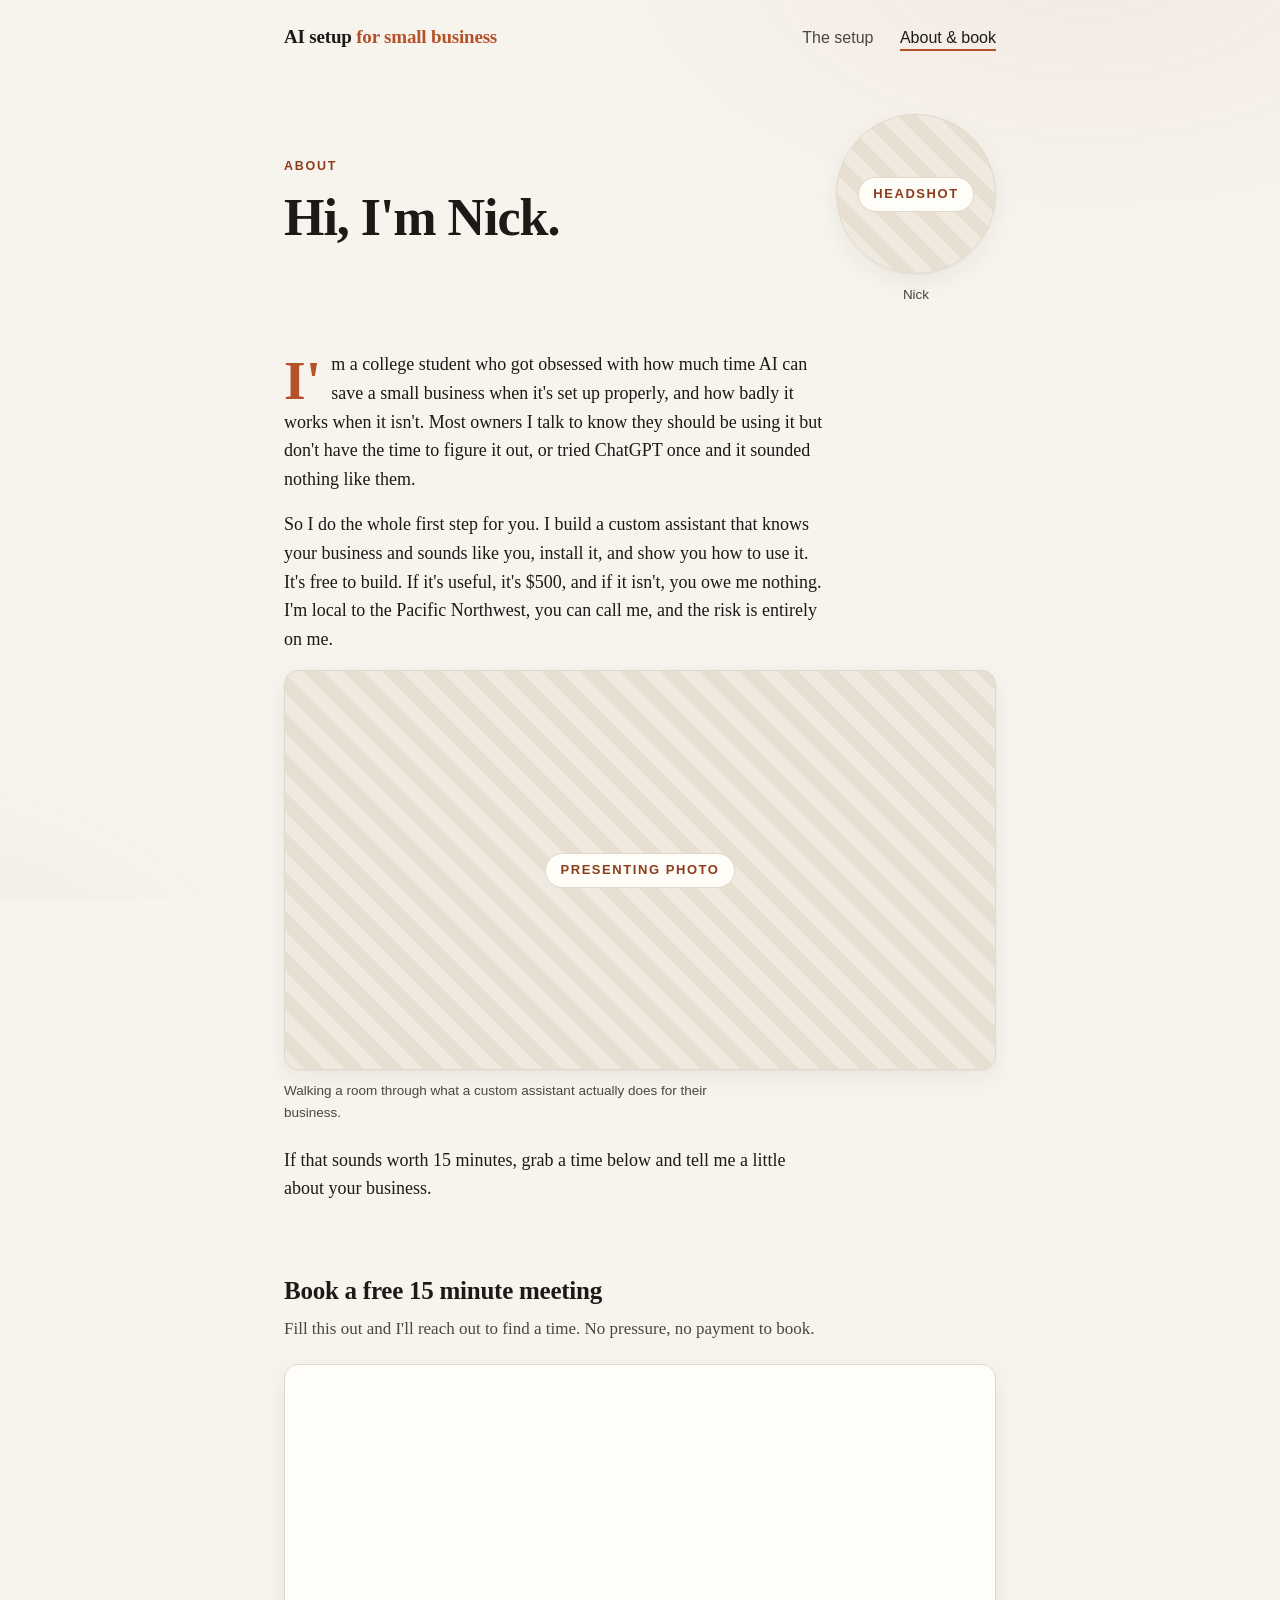
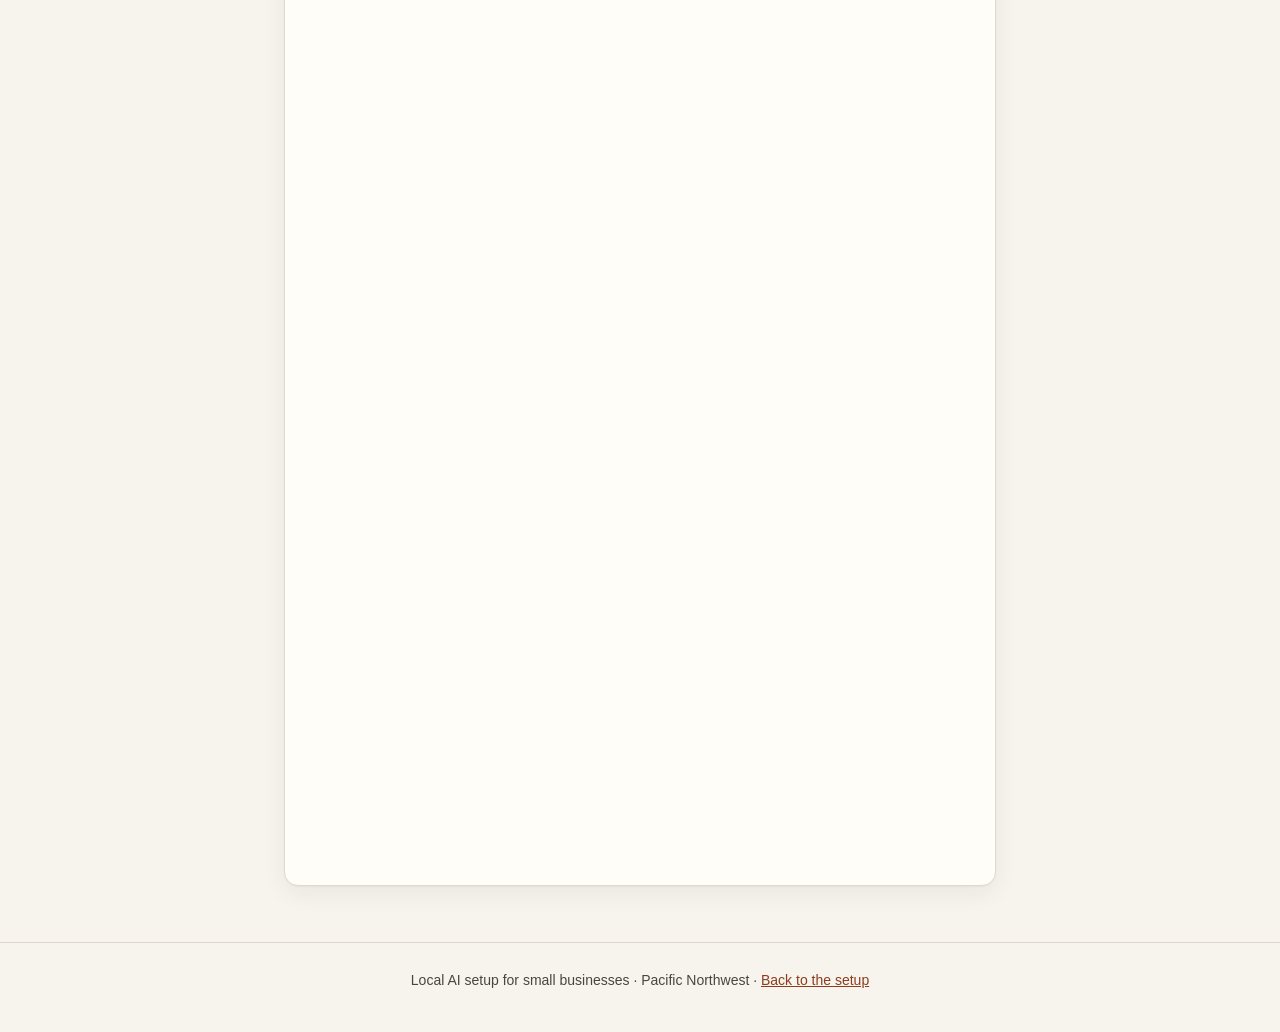
==== about.html @ 69b41e47 "initial website files" ====
<!DOCTYPE html>
<html lang="en">
<head>
  <meta charset="UTF-8" />
  <meta name="viewport" content="width=device-width, initial-scale=1.0" />
  <title>About &amp; book a meeting</title>
  <meta name="description" content="Who I am and how to book a free 15-minute meeting to set up AI for your business." />
  <link rel="stylesheet" href="style.css" />
</head>
<body>
  <nav>
    <a href="index.html" class="brand">AI setup <span>for small business</span></a>
    <div class="links">
      <a href="index.html">The setup</a>
      <a href="about.html" class="active">About &amp; book</a>
    </div>
  </nav>

  <div class="wrap">
    <header class="hero hero-with-photo">
      <div class="hero-text">
        <p class="eyebrow reveal">About</p>
        <h1 class="reveal">Hi, I'm Nick.</h1>
      </div>
      <!-- Replace src with your headshot, e.g. images/nick-headshot.jpg -->
      <figure class="headshot reveal">
        <div class="photo-placeholder photo-headshot" role="img" aria-label="Headshot of Nick">
          <span>Headshot</span>
        </div>
        <figcaption>Nick</figcaption>
      </figure>
    </header>

    <section class="about">
      <!-- EDIT THIS BLURB IN YOUR OWN WORDS -->
      <p class="reveal">I'm a college student who got obsessed with how much time AI can save a small business when it's set up properly, and how badly it works when it isn't. Most owners I talk to know they should be using it but don't have the time to figure it out, or tried ChatGPT once and it sounded nothing like them.</p>
      <p class="reveal">So I do the whole first step for you. I build a custom assistant that knows your business and sounds like you, install it, and show you how to use it. It's free to build. If it's useful, it's $500, and if it isn't, you owe me nothing. I'm local to the Pacific Northwest, you can call me, and the risk is entirely on me.</p>

      <!-- Replace with a real photo of you presenting, e.g. images/nick-presenting.jpg -->
      <figure class="presenting reveal">
        <div class="photo-placeholder photo-wide" role="img" aria-label="Nick presenting to an audience">
          <span>Presenting photo</span>
        </div>
        <figcaption>Walking a room through what a custom assistant actually does for their business.</figcaption>
      </figure>

      <p class="reveal">If that sounds worth 15 minutes, grab a time below and tell me a little about your business.</p>
    </section>

    <section>
      <h2 class="reveal">Book a free 15 minute meeting</h2>
      <p class="sub reveal">Fill this out and I'll reach out to find a time. No pressure, no payment to book.</p>
      <div class="form-card reveal">
        <iframe
          src="https://docs.google.com/forms/d/e/1FAIpQLSeF22d0FjC_ub2qSV-nw2MmG49-RPKDhjd2xRSEfkcSnp8EvQ/viewform?embedded=true"
          height="1100"
          title="Booking form"
          loading="lazy">Loading…</iframe>
      </div>
    </section>
  </div>

  <footer>
    <div class="wrap">
      Local AI setup for small businesses &middot; Pacific Northwest &middot;
      <a href="index.html">Back to the setup</a>
    </div>
  </footer>
</body>
</html>
---- style.css ----
/* ---- Tokens ---- */
:root {
  --ink: #1c1a17;
  --ink-soft: #4a463f;
  --paper: #f7f4ee;
  --paper-warm: #efe9df;
  --card: #fffdf8;
  --accent: #b4532a;      /* warm terracotta */
  --accent-deep: #8c3d1d;
  --line: #e0d8ca;
  --shadow: 0 1px 2px rgba(28,26,23,.04), 0 8px 24px rgba(28,26,23,.06);
  --radius: 14px;
  --maxw: 760px;
}

@font-face { font-display: swap; }

* { box-sizing: border-box; }

html { scroll-behavior: smooth; }

body {
  margin: 0;
  font-family: "Iowan Old Style", "Palatino Linotype", Palatino, Georgia, serif;
  color: var(--ink);
  background: var(--paper);
  line-height: 1.6;
  font-size: 18px;
  -webkit-font-smoothing: antialiased;
}

/* subtle paper texture via layered gradients */
body::before {
  content: "";
  position: fixed;
  inset: 0;
  pointer-events: none;
  z-index: -1;
  background:
    radial-gradient(900px 500px at 85% -5%, rgba(180,83,42,.06), transparent 60%),
    radial-gradient(700px 400px at -10% 110%, rgba(140,61,29,.05), transparent 60%);
}

.wrap { max-width: var(--maxw); margin: 0 auto; padding: 0 24px; }

/* ---- Nav ---- */
nav {
  display: flex;
  justify-content: space-between;
  align-items: center;
  padding: 22px 24px;
  max-width: var(--maxw);
  margin: 0 auto;
}
nav .brand {
  font-weight: 600;
  letter-spacing: -.01em;
  font-size: 19px;
  text-decoration: none;
  color: var(--ink);
}
nav .brand span { color: var(--accent); }
nav .links a {
  text-decoration: none;
  color: var(--ink-soft);
  margin-left: 22px;
  font-size: 16px;
  font-family: ui-sans-serif, -apple-system, "Segoe UI", Helvetica, sans-serif;
  padding-bottom: 3px;
  border-bottom: 2px solid transparent;
  transition: border-color .15s, color .15s;
}
nav .links a:hover { color: var(--accent); border-color: var(--accent); }
nav .links a.active { color: var(--ink); border-color: var(--accent); }

/* ---- Hero ---- */
header.hero { padding: 40px 0 18px; }
.eyebrow {
  font-family: ui-sans-serif, -apple-system, "Segoe UI", Helvetica, sans-serif;
  text-transform: uppercase;
  letter-spacing: .14em;
  font-size: 12.5px;
  color: var(--accent-deep);
  font-weight: 600;
  margin: 0 0 14px;
}
h1 {
  font-size: clamp(34px, 6vw, 52px);
  line-height: 1.08;
  letter-spacing: -.02em;
  margin: 0 0 18px;
  font-weight: 600;
}
.lede { font-size: 20px; color: var(--ink-soft); margin: 0 0 6px; max-width: 56ch; }

/* ---- Sections ---- */
section { padding: 26px 0; }
h2 {
  font-size: 25px;
  letter-spacing: -.01em;
  margin: 0 0 4px;
  font-weight: 600;
}
.sub { color: var(--ink-soft); margin: 0 0 22px; font-size: 17px; }

/* ---- Offer card ---- */
.card {
  background: var(--card);
  border: 1px solid var(--line);
  border-radius: var(--radius);
  padding: 30px 30px 26px;
  box-shadow: var(--shadow);
}
.card + .card { margin-top: 18px; }
.card h3 { margin: 0 0 6px; font-size: 22px; }
.price {
  font-family: ui-sans-serif, -apple-system, "Segoe UI", Helvetica, sans-serif;
  display: inline-block;
  background: var(--paper-warm);
  border: 1px solid var(--line);
  border-radius: 999px;
  padding: 4px 14px;
  font-size: 14px;
  font-weight: 600;
  color: var(--accent-deep);
  margin-bottom: 16px;
}
.card ul { margin: 0; padding: 0; list-style: none; }
.card li {
  position: relative;
  padding-left: 26px;
  margin-bottom: 11px;
  color: var(--ink-soft);
  font-size: 17px;
}
.card li::before {
  content: "";
  position: absolute;
  left: 4px; top: 11px;
  width: 7px; height: 7px;
  border-radius: 50%;
  background: var(--accent);
}
.card li b { color: var(--ink); font-weight: 600; }

.note {
  font-family: ui-sans-serif, -apple-system, "Segoe UI", Helvetica, sans-serif;
  font-size: 15px;
  color: var(--ink-soft);
  background: var(--paper-warm);
  border-left: 3px solid var(--accent);
  border-radius: 0 8px 8px 0;
  padding: 14px 18px;
  margin-top: 22px;
}

/* ---- Q&A ---- */
.qa { border-top: 1px solid var(--line); padding: 18px 0; }
.qa:last-child { border-bottom: 1px solid var(--line); }
.qa .q { font-weight: 600; margin: 0 0 4px; }
.qa .a { color: var(--ink-soft); margin: 0; font-size: 17px; }

/* ---- Button ---- */
.btn {
  display: inline-block;
  background: var(--accent);
  color: #fff;
  text-decoration: none;
  font-family: ui-sans-serif, -apple-system, "Segoe UI", Helvetica, sans-serif;
  font-weight: 600;
  font-size: 16px;
  padding: 13px 26px;
  border-radius: 999px;
  box-shadow: 0 6px 16px rgba(180,83,42,.28);
  transition: transform .12s, background .15s, box-shadow .15s;
}
.btn:hover { background: var(--accent-deep); transform: translateY(-1px); box-shadow: 0 9px 22px rgba(180,83,42,.34); }
.btn:active { transform: translateY(0); }
.cta-row { padding: 8px 0 36px; }

/* ---- About ---- */
.about p { margin: 0 0 16px; max-width: 60ch; }
.about p:first-of-type::first-letter {
  font-size: 3.1em;
  line-height: .8;
  float: left;
  padding: 8px 10px 0 0;
  color: var(--accent);
  font-weight: 600;
}

/* ---- Hero with photo (about page) ---- */
.hero-with-photo {
  display: flex;
  align-items: center;
  gap: 28px;
  flex-wrap: wrap;
}
.hero-with-photo .hero-text { flex: 1 1 320px; min-width: 0; }
.hero-with-photo .headshot { flex: 0 0 auto; margin: 0; }

/* ---- Photo placeholders / figures ---- */
.headshot,
.presenting {
  margin: 0 0 22px;
}
.headshot figcaption,
.presenting figcaption {
  font-family: ui-sans-serif, -apple-system, "Segoe UI", Helvetica, sans-serif;
  font-size: 13.5px;
  color: var(--ink-soft);
  text-align: center;
  margin-top: 10px;
  max-width: 60ch;
}
.presenting figcaption { text-align: left; }

.photo-placeholder {
  background:
    repeating-linear-gradient(
      45deg,
      var(--paper-warm) 0 14px,
      #e7dfd1 14px 28px
    );
  border: 1px solid var(--line);
  display: flex;
  align-items: center;
  justify-content: center;
  color: var(--accent-deep);
  font-family: ui-sans-serif, -apple-system, "Segoe UI", Helvetica, sans-serif;
  font-size: 13px;
  letter-spacing: .12em;
  text-transform: uppercase;
  font-weight: 600;
  box-shadow: var(--shadow);
}
.photo-placeholder span {
  background: var(--card);
  border: 1px solid var(--line);
  border-radius: 999px;
  padding: 6px 14px;
}

.photo-headshot {
  width: 160px;
  height: 160px;
  border-radius: 50%;
}
.photo-wide {
  width: 100%;
  aspect-ratio: 16 / 9;
  border-radius: var(--radius);
}

/* If you swap the placeholder div for a real <img>, it inherits these sizes */
.headshot img.photo-headshot,
.presenting img.photo-wide {
  object-fit: cover;
  display: block;
}

@media (max-width: 520px) {
  .hero-with-photo { gap: 18px; }
  .photo-headshot { width: 130px; height: 130px; }
}

/* ---- Form embed ---- */
.form-card {
  background: var(--card);
  border: 1px solid var(--line);
  border-radius: var(--radius);
  padding: 10px;
  box-shadow: var(--shadow);
  overflow: hidden;
}
.form-card iframe { width: 100%; border: 0; display: block; border-radius: 8px; }

/* ---- Footer ---- */
footer {
  border-top: 1px solid var(--line);
  margin-top: 30px;
  padding: 26px 0 40px;
  color: var(--ink-soft);
  font-family: ui-sans-serif, -apple-system, "Segoe UI", Helvetica, sans-serif;
  font-size: 14px;
  text-align: center;
}
footer a { color: var(--accent-deep); }

/* ---- Load animation ---- */
.reveal { opacity: 0; transform: translateY(10px); animation: rise .6s ease forwards; }
.reveal:nth-child(2) { animation-delay: .07s; }
.reveal:nth-child(3) { animation-delay: .14s; }
.reveal:nth-child(4) { animation-delay: .21s; }
@keyframes rise { to { opacity: 1; transform: none; } }
@media (prefers-reduced-motion: reduce) { .reveal { animation: none; opacity: 1; transform: none; } }
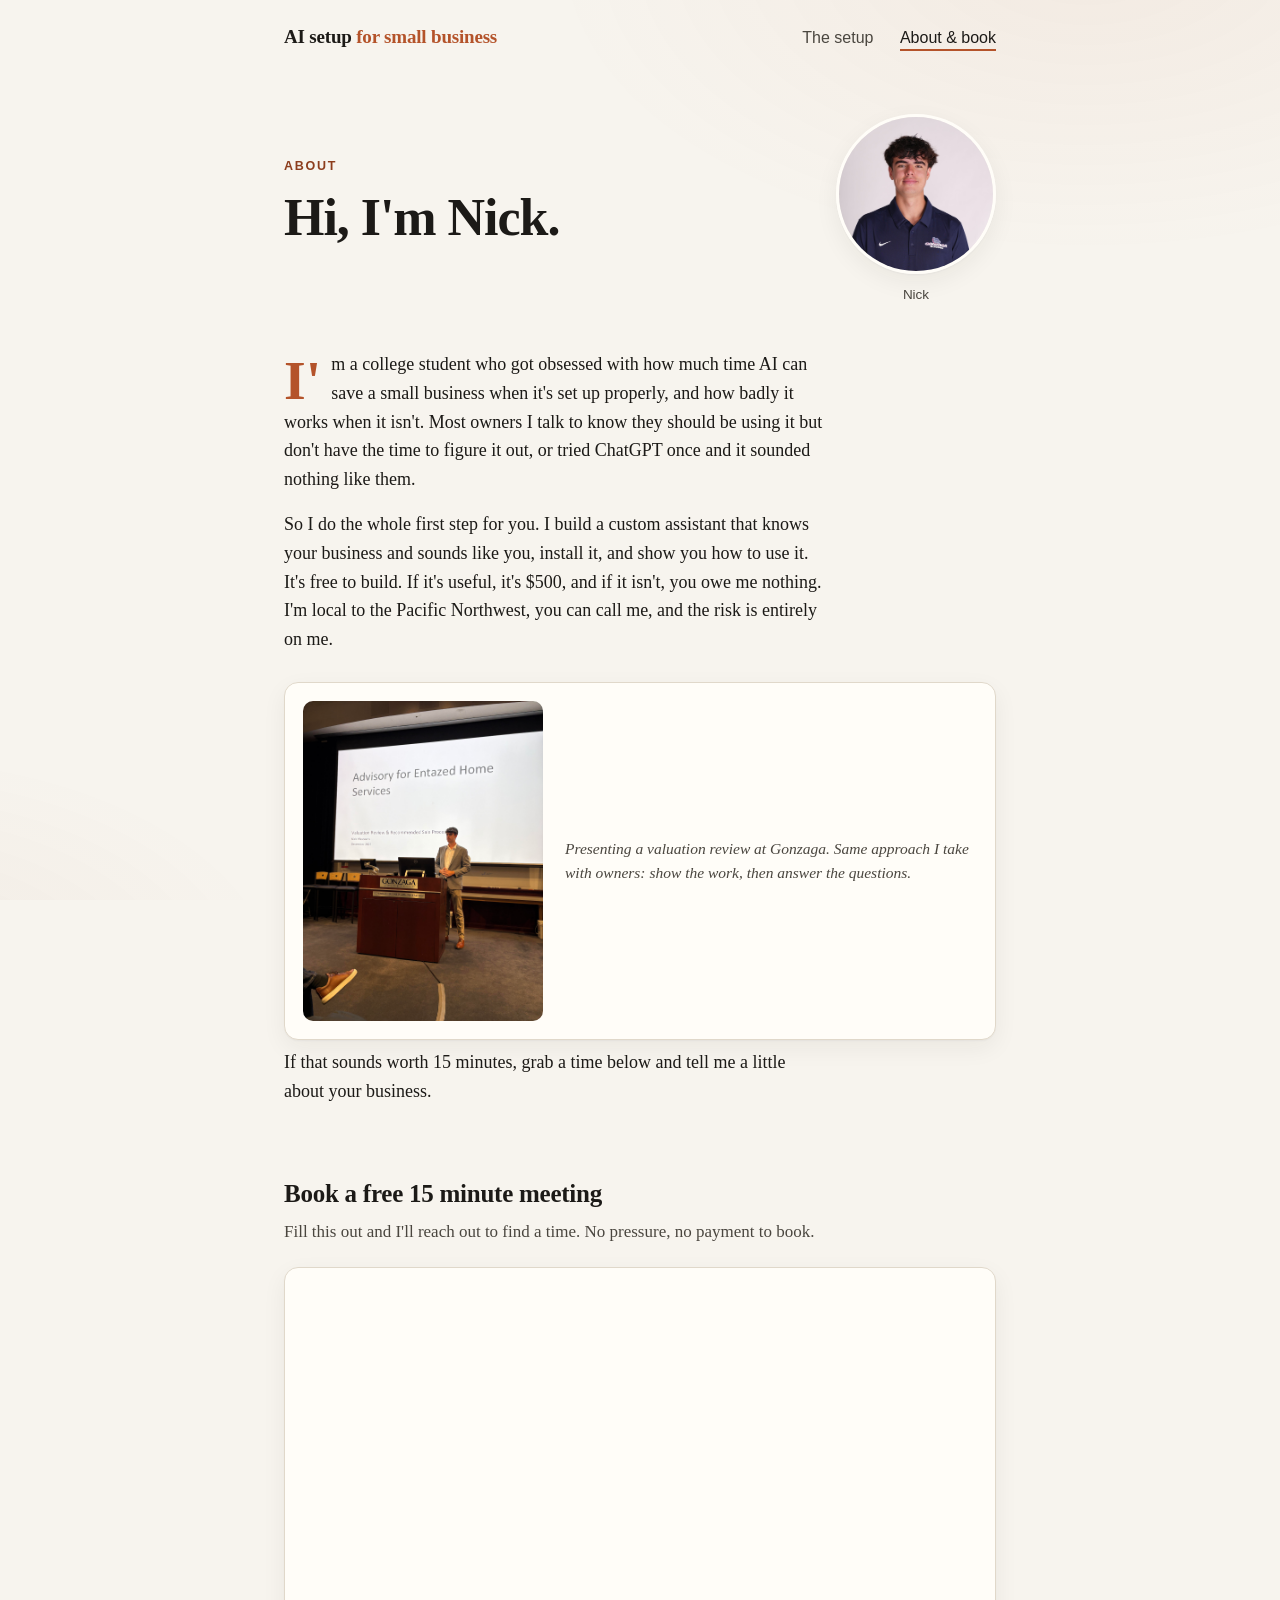
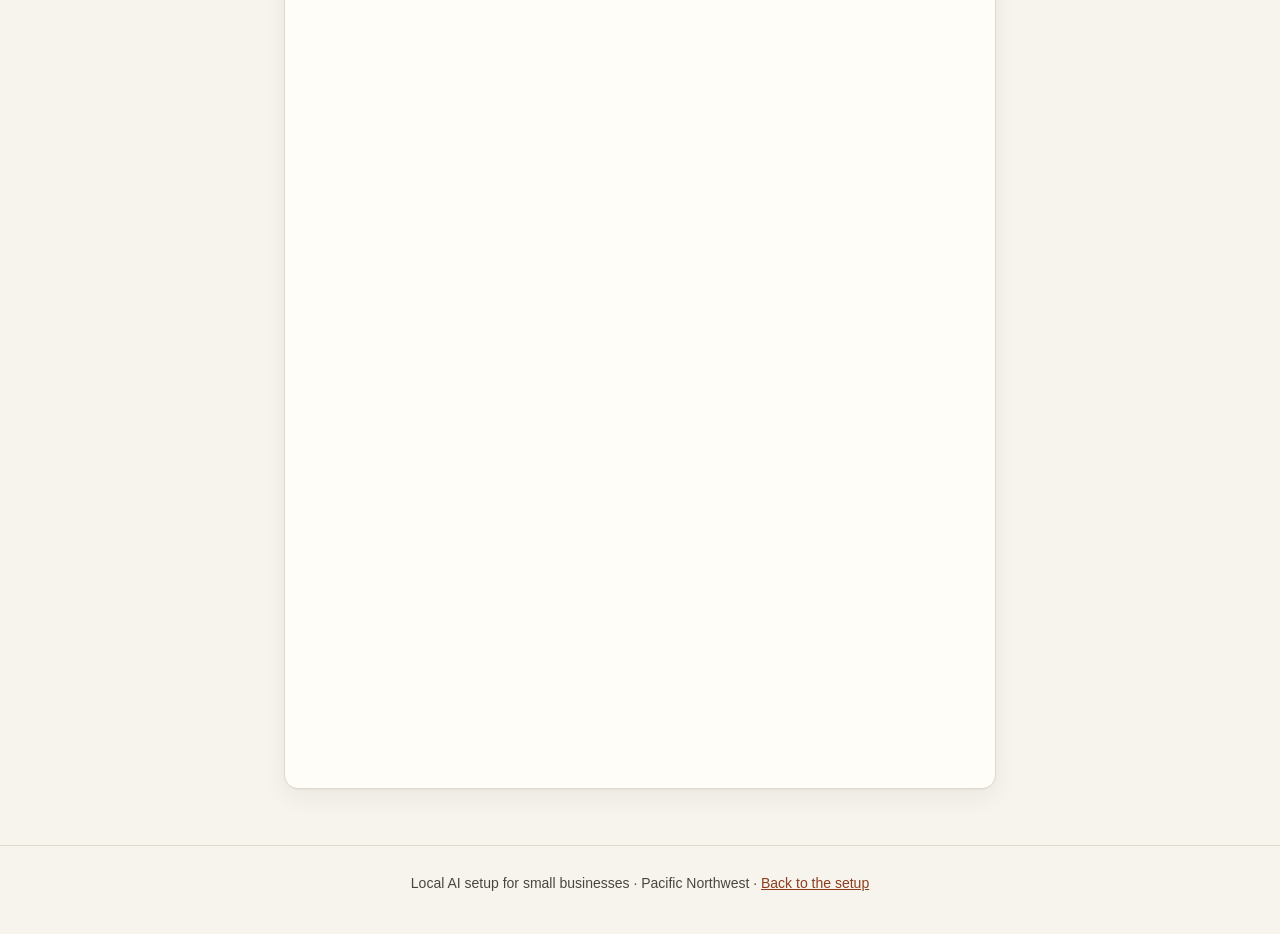
==== commit 7946473d: "added images to the site" ====
--- a/about.html
+++ b/about.html
@@ -22,11 +22,8 @@
         <p class="eyebrow reveal">About</p>
         <h1 class="reveal">Hi, I'm Nick.</h1>
       </div>
-      <!-- Replace src with your headshot, e.g. images/nick-headshot.jpg -->
       <figure class="headshot reveal">
-        <div class="photo-placeholder photo-headshot" role="img" aria-label="Headshot of Nick">
-          <span>Headshot</span>
-        </div>
+        <img class="photo-headshot" src="GUMRheadshot.jpeg" alt="Headshot of Nick" />
         <figcaption>Nick</figcaption>
       </figure>
     </header>
@@ -36,12 +33,9 @@
       <p class="reveal">I'm a college student who got obsessed with how much time AI can save a small business when it's set up properly, and how badly it works when it isn't. Most owners I talk to know they should be using it but don't have the time to figure it out, or tried ChatGPT once and it sounded nothing like them.</p>
       <p class="reveal">So I do the whole first step for you. I build a custom assistant that knows your business and sounds like you, install it, and show you how to use it. It's free to build. If it's useful, it's $500, and if it isn't, you owe me nothing. I'm local to the Pacific Northwest, you can call me, and the risk is entirely on me.</p>
 
-      <!-- Replace with a real photo of you presenting, e.g. images/nick-presenting.jpg -->
       <figure class="presenting reveal">
-        <div class="photo-placeholder photo-wide" role="img" aria-label="Nick presenting to an audience">
-          <span>Presenting photo</span>
-        </div>
-        <figcaption>Walking a room through what a custom assistant actually does for their business.</figcaption>
+        <img class="photo-portrait" src="chinookprez.jpg" alt="Nick presenting at a Gonzaga podium" />
+        <figcaption>Presenting a valuation review at Gonzaga. Same approach I take with owners: show the work, then answer the questions.</figcaption>
       </figure>
 
       <p class="reveal">If that sounds worth 15 minutes, grab a time below and tell me a little about your business.</p>
--- a/style.css
+++ b/style.css
@@ -199,69 +199,69 @@
 .hero-with-photo .hero-text { flex: 1 1 320px; min-width: 0; }
 .hero-with-photo .headshot { flex: 0 0 auto; margin: 0; }
 
-/* ---- Photo placeholders / figures ---- */
-.headshot,
-.presenting {
-  margin: 0 0 22px;
-}
+/* ---- Photo figures ---- */
+.headshot { margin: 0; }
+.presenting { margin: 28px 0 8px; }
+
 .headshot figcaption,
 .presenting figcaption {
   font-family: ui-sans-serif, -apple-system, "Segoe UI", Helvetica, sans-serif;
   font-size: 13.5px;
   color: var(--ink-soft);
-  text-align: center;
   margin-top: 10px;
-  max-width: 60ch;
-}
-.presenting figcaption { text-align: left; }
-
-.photo-placeholder {
-  background:
-    repeating-linear-gradient(
-      45deg,
-      var(--paper-warm) 0 14px,
-      #e7dfd1 14px 28px
-    );
-  border: 1px solid var(--line);
-  display: flex;
-  align-items: center;
-  justify-content: center;
-  color: var(--accent-deep);
-  font-family: ui-sans-serif, -apple-system, "Segoe UI", Helvetica, sans-serif;
-  font-size: 13px;
-  letter-spacing: .12em;
-  text-transform: uppercase;
-  font-weight: 600;
-  box-shadow: var(--shadow);
-}
-.photo-placeholder span {
-  background: var(--card);
-  border: 1px solid var(--line);
-  border-radius: 999px;
-  padding: 6px 14px;
-}
-
+}
+.headshot figcaption { text-align: center; }
+
+/* Round headshot in the hero */
 .photo-headshot {
   width: 160px;
   height: 160px;
   border-radius: 50%;
-}
-.photo-wide {
-  width: 100%;
-  aspect-ratio: 16 / 9;
-  border-radius: var(--radius);
-}
-
-/* If you swap the placeholder div for a real <img>, it inherits these sizes */
-.headshot img.photo-headshot,
-.presenting img.photo-wide {
   object-fit: cover;
   display: block;
-}
-
-@media (max-width: 520px) {
+  border: 3px solid var(--card);
+  box-shadow: var(--shadow);
+  image-orientation: from-image; /* honor EXIF rotation in all browsers */
+}
+
+/* Portrait presenting photo, sitting side-by-side with its caption */
+.presenting {
+  display: flex;
+  align-items: flex-start;
+  gap: 22px;
+  background: var(--card);
+  border: 1px solid var(--line);
+  border-radius: var(--radius);
+  padding: 18px;
+  box-shadow: var(--shadow);
+}
+.photo-portrait {
+  flex: 0 0 auto;
+  width: 240px;
+  aspect-ratio: 3 / 4;
+  object-fit: cover;
+  display: block;
+  border-radius: 10px;
+  image-orientation: from-image;
+}
+.presenting figcaption {
+  flex: 1 1 auto;
+  margin-top: 0;
+  align-self: center;
+  font-size: 15.5px;
+  line-height: 1.55;
+  font-family: "Iowan Old Style", "Palatino Linotype", Palatino, Georgia, serif;
+  color: var(--ink-soft);
+  font-style: italic;
+}
+
+@media (max-width: 560px) {
   .hero-with-photo { gap: 18px; }
   .photo-headshot { width: 130px; height: 130px; }
+
+  .presenting { flex-direction: column; align-items: center; gap: 14px; padding: 16px; }
+  .photo-portrait { width: 100%; max-width: 280px; }
+  .presenting figcaption { text-align: center; }
 }
 
 /* ---- Form embed ---- */
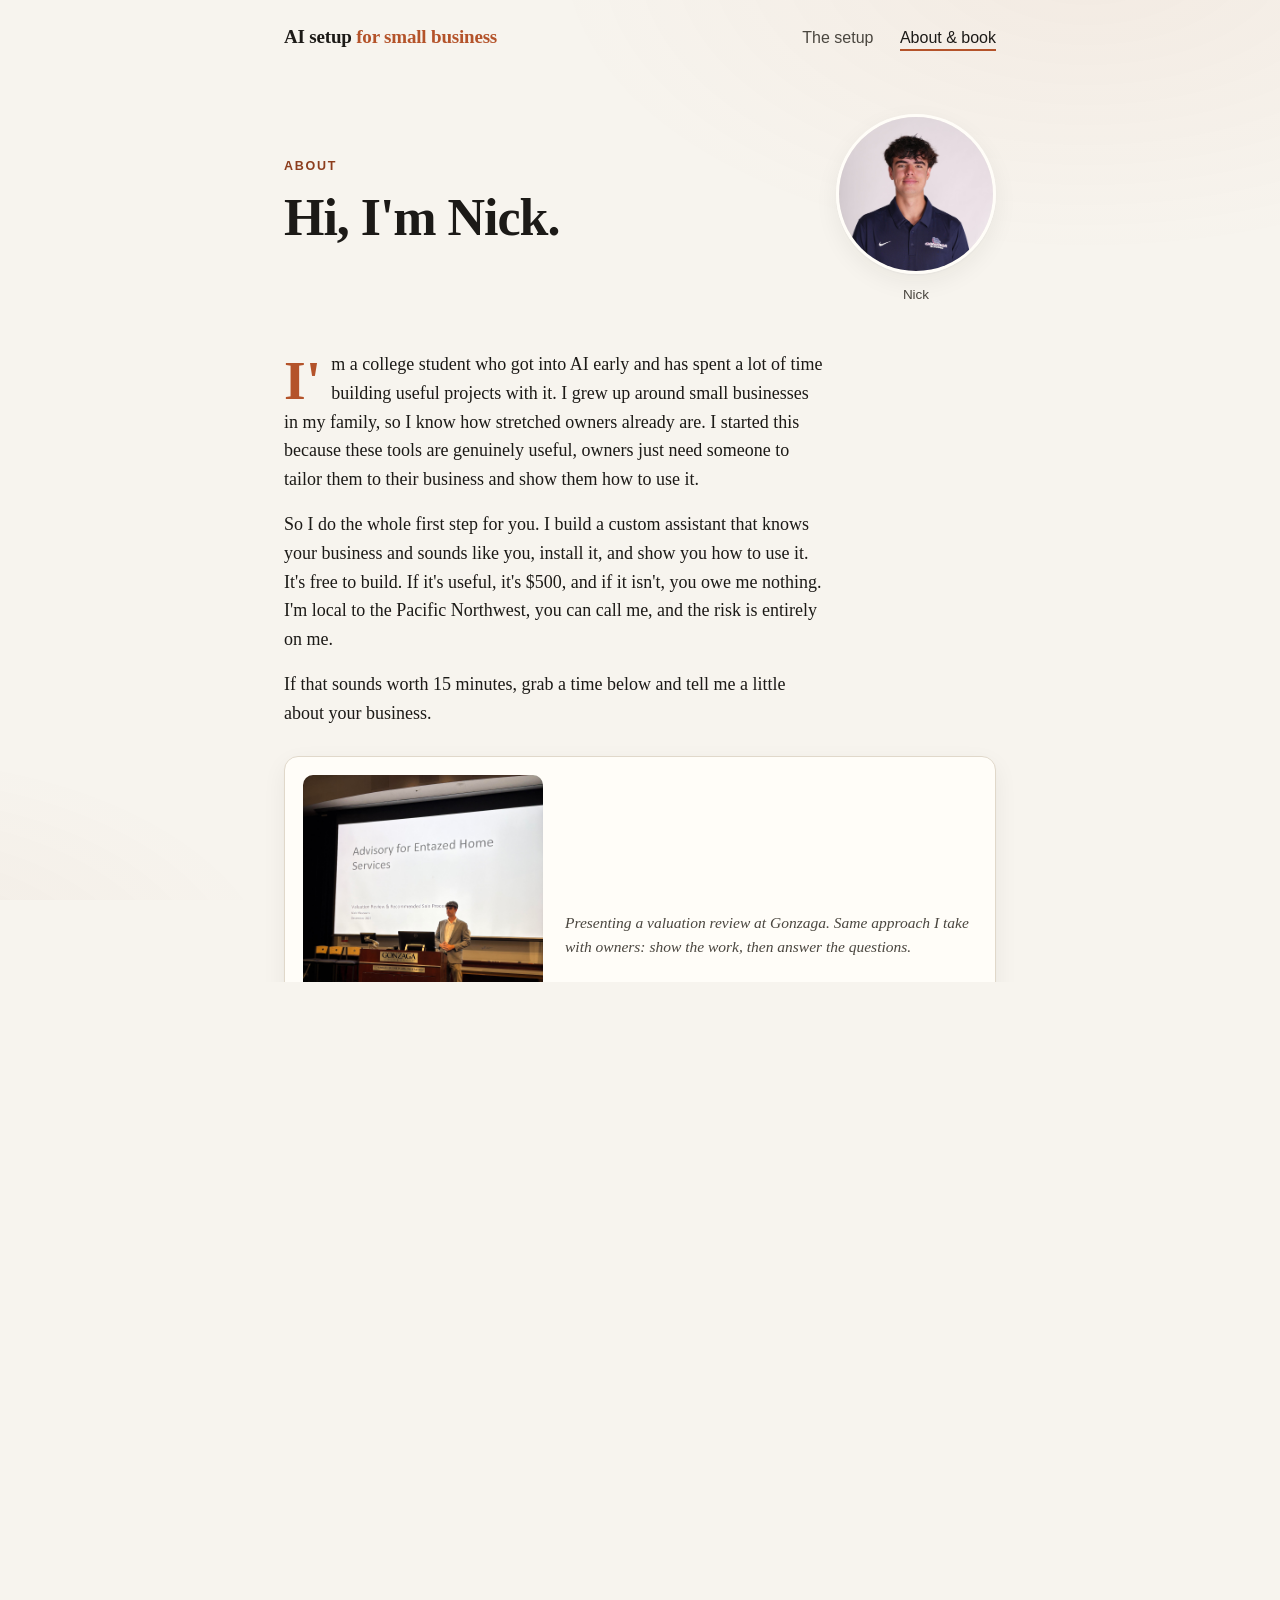
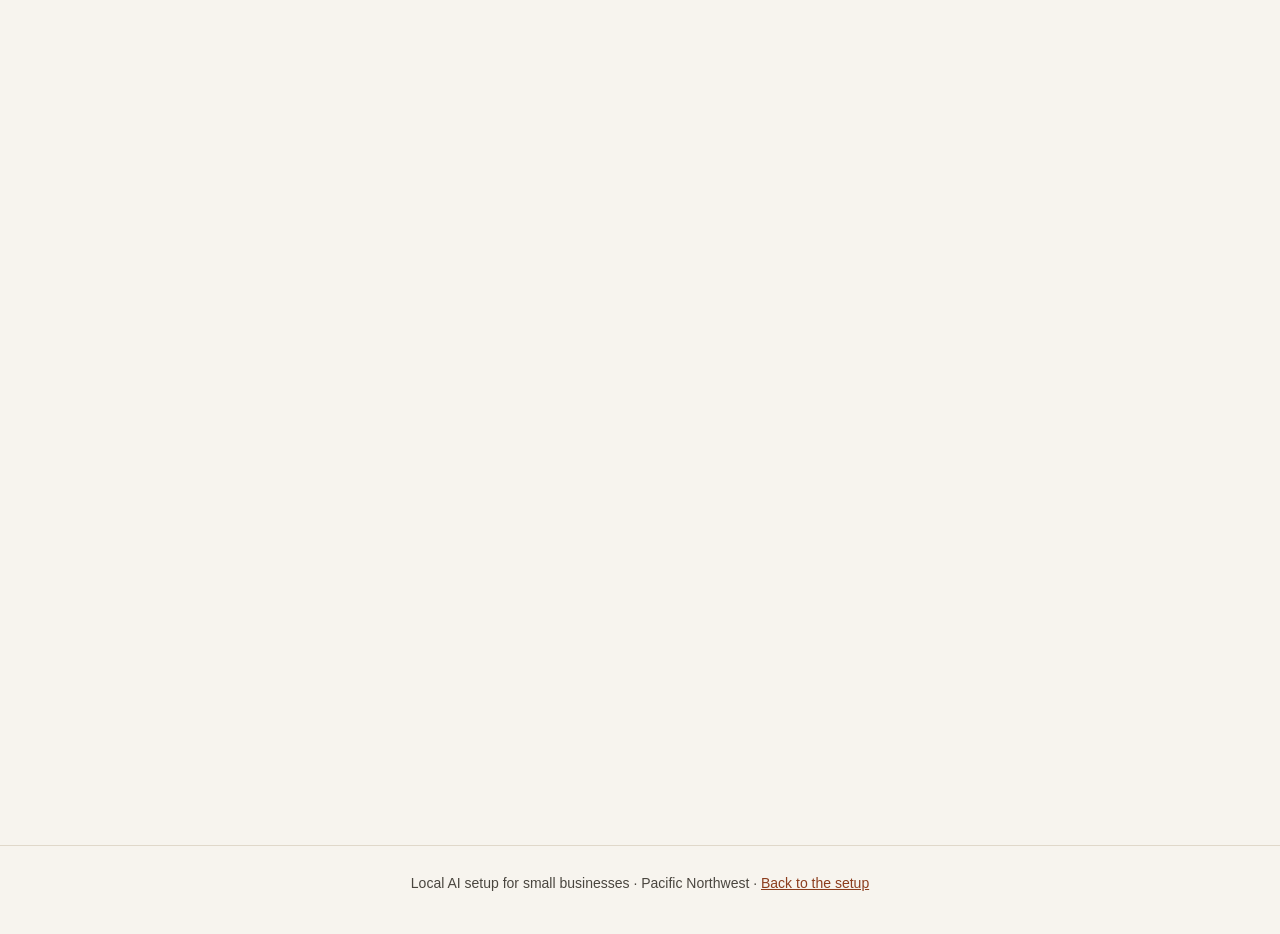
==== commit b5ac9ce7: "touched up html to be more personable" ====
--- a/about.html
+++ b/about.html
@@ -30,15 +30,18 @@
 
     <section class="about">
       <!-- EDIT THIS BLURB IN YOUR OWN WORDS -->
-      <p class="reveal">I'm a college student who got obsessed with how much time AI can save a small business when it's set up properly, and how badly it works when it isn't. Most owners I talk to know they should be using it but don't have the time to figure it out, or tried ChatGPT once and it sounded nothing like them.</p>
-      <p class="reveal">So I do the whole first step for you. I build a custom assistant that knows your business and sounds like you, install it, and show you how to use it. It's free to build. If it's useful, it's $500, and if it isn't, you owe me nothing. I'm local to the Pacific Northwest, you can call me, and the risk is entirely on me.</p>
-
+      <p class="reveal">I'm a college student who got into AI early and has spent a lot of time building useful projects with it. I grew up around small businesses in my family, so I know how stretched owners already are. 
+        I started this because these tools are genuinely useful, owners just need someone to tailor them to their business and show them how to use it.</p>
+      <p class="reveal">So I do the whole first step for you. I build a custom assistant that knows your business and sounds like you, install it, and show you how to use it. 
+        It's free to build. If it's useful, it's $500, and if it isn't, you owe me nothing. I'm local to the Pacific Northwest, you can call me, and the risk is entirely on me.</p>
+      <p class="reveal">If that sounds worth 15 minutes, grab a time below and tell me a little about your business.</p>
+      
       <figure class="presenting reveal">
         <img class="photo-portrait" src="chinookprez.jpg" alt="Nick presenting at a Gonzaga podium" />
         <figcaption>Presenting a valuation review at Gonzaga. Same approach I take with owners: show the work, then answer the questions.</figcaption>
       </figure>
 
-      <p class="reveal">If that sounds worth 15 minutes, grab a time below and tell me a little about your business.</p>
+      
     </section>
 
     <section>
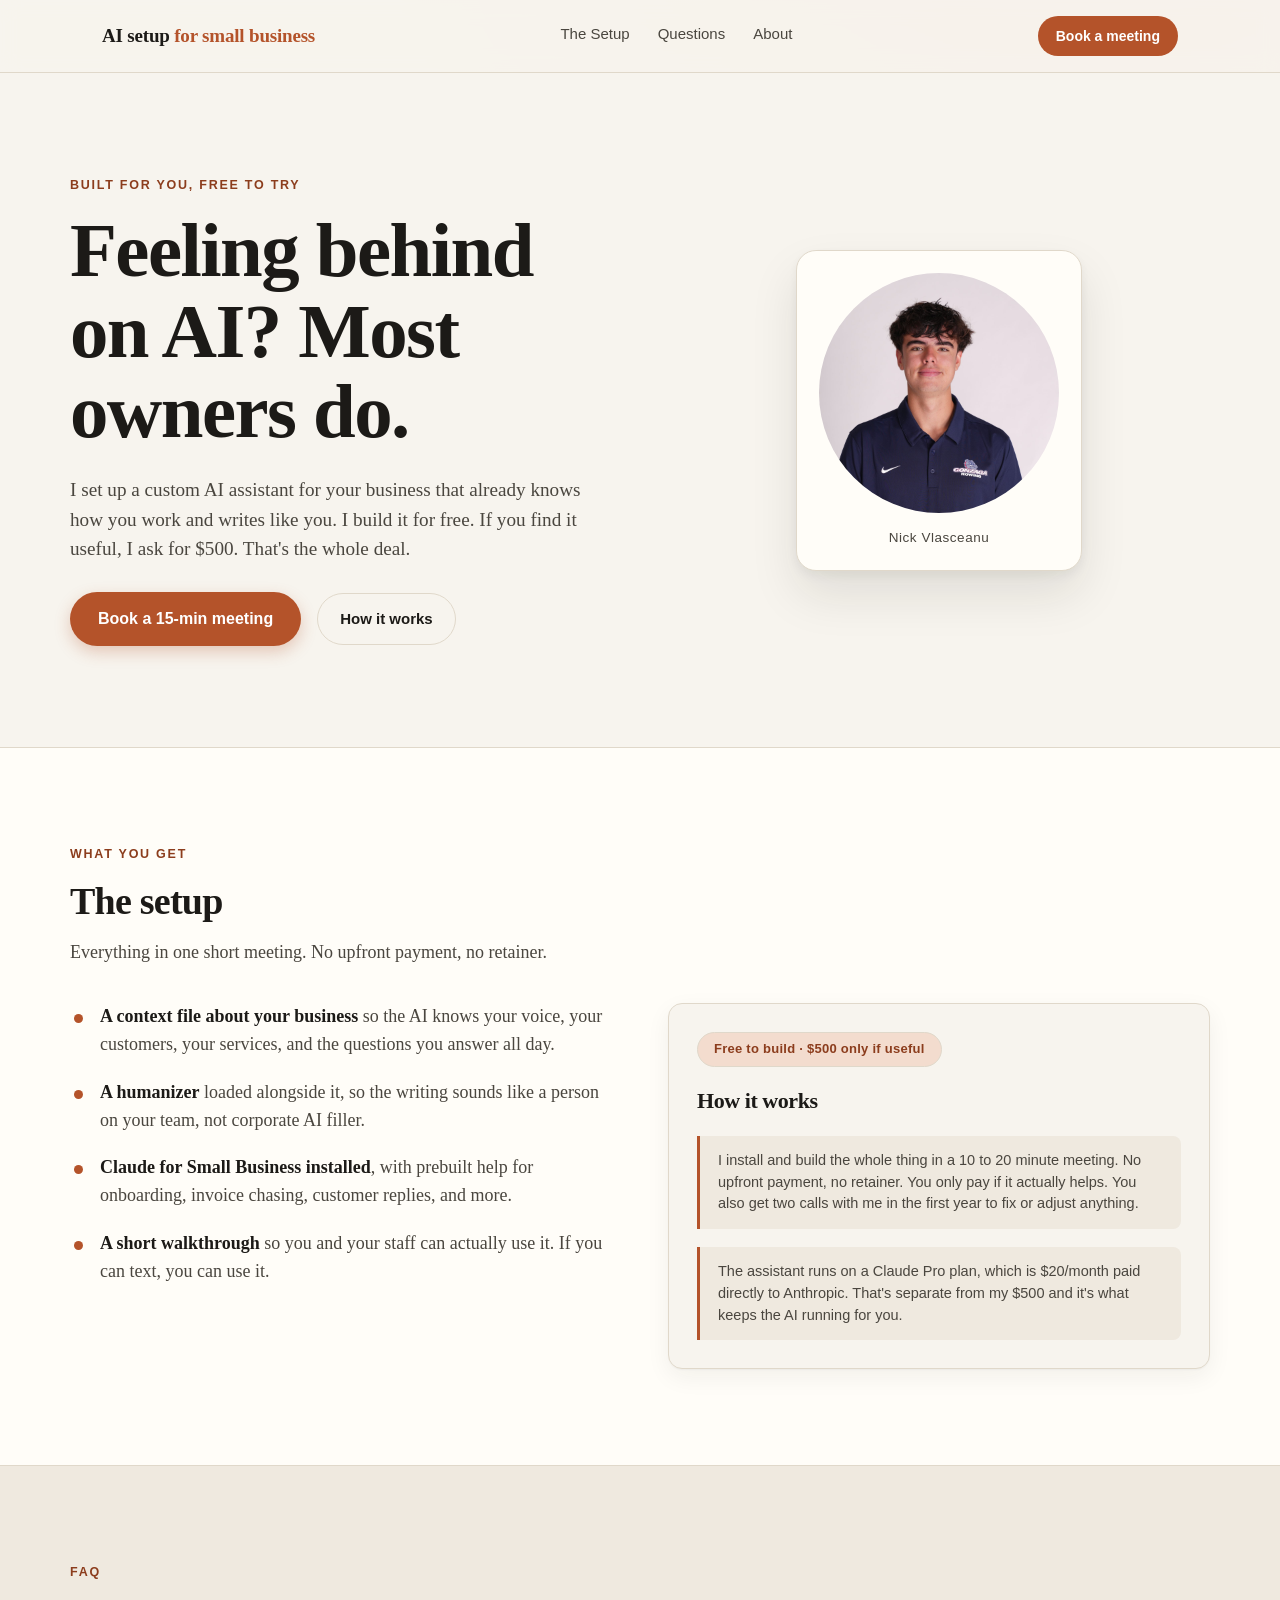
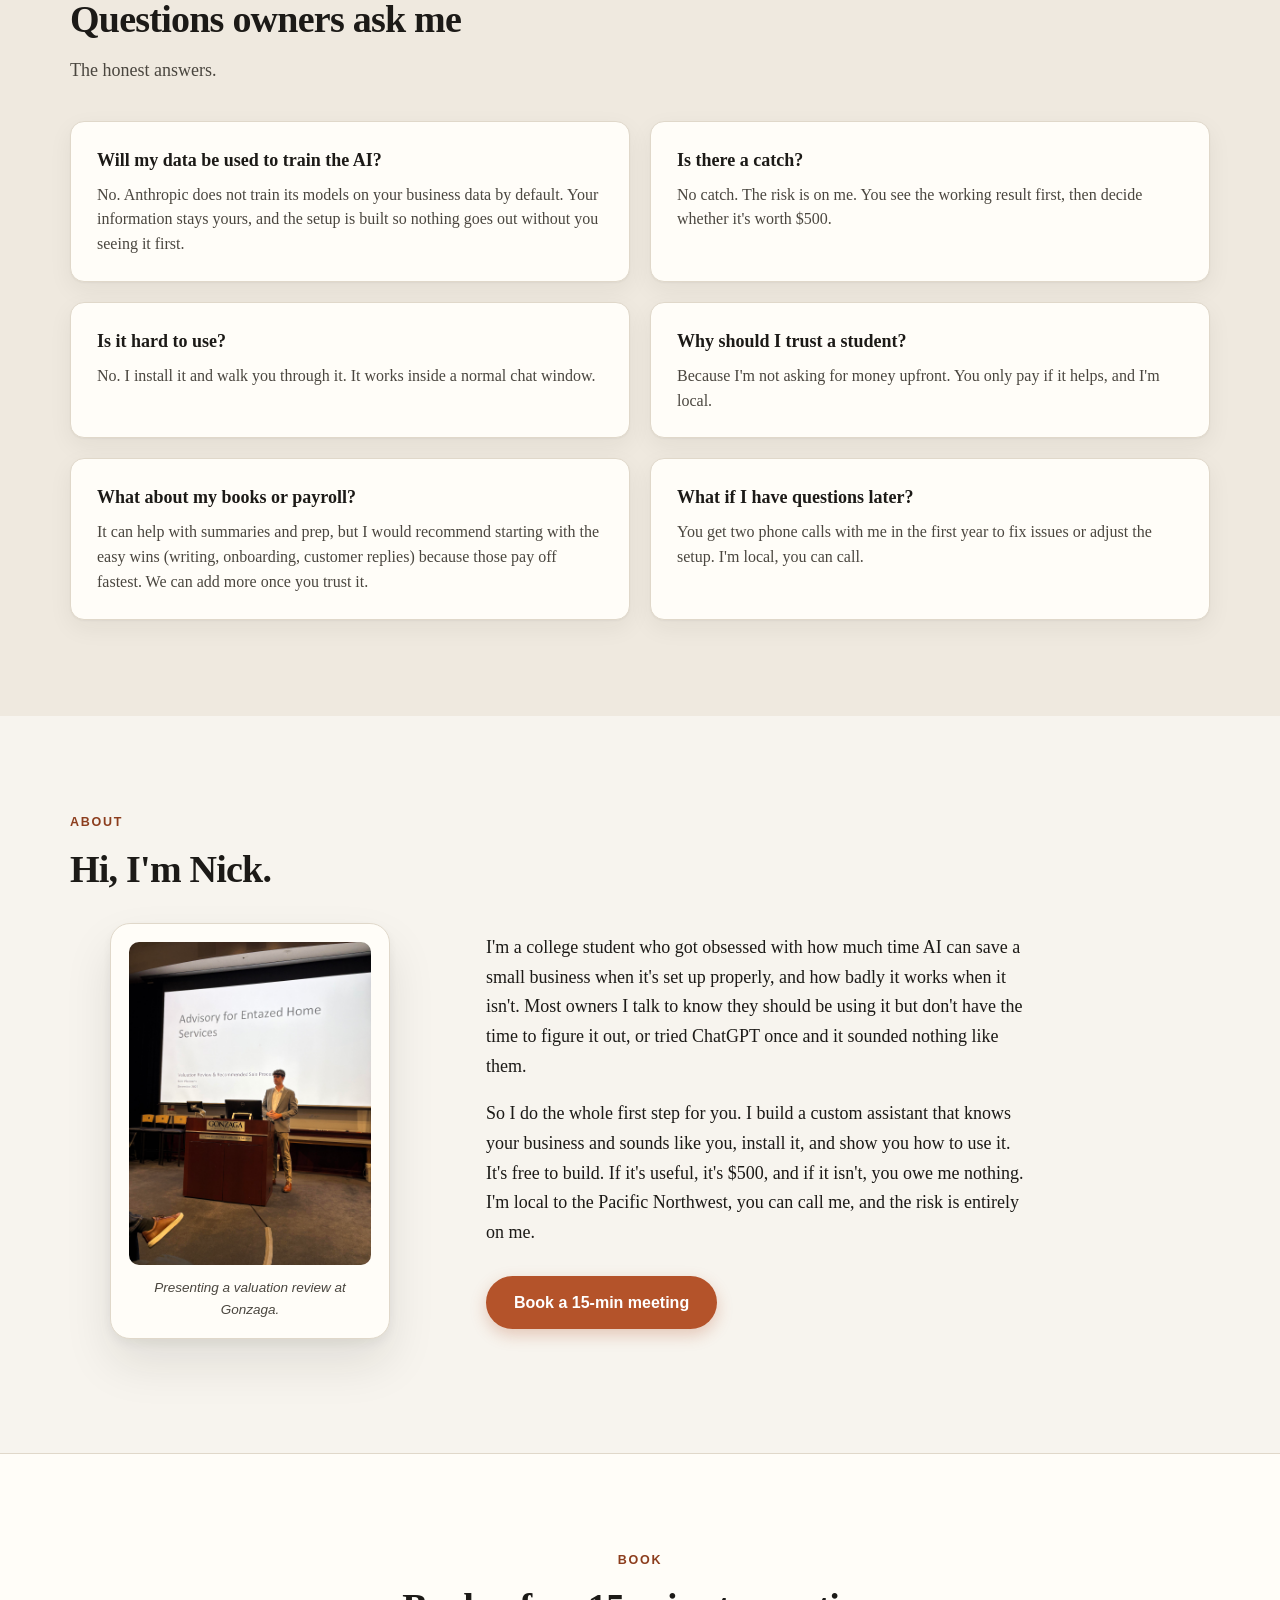
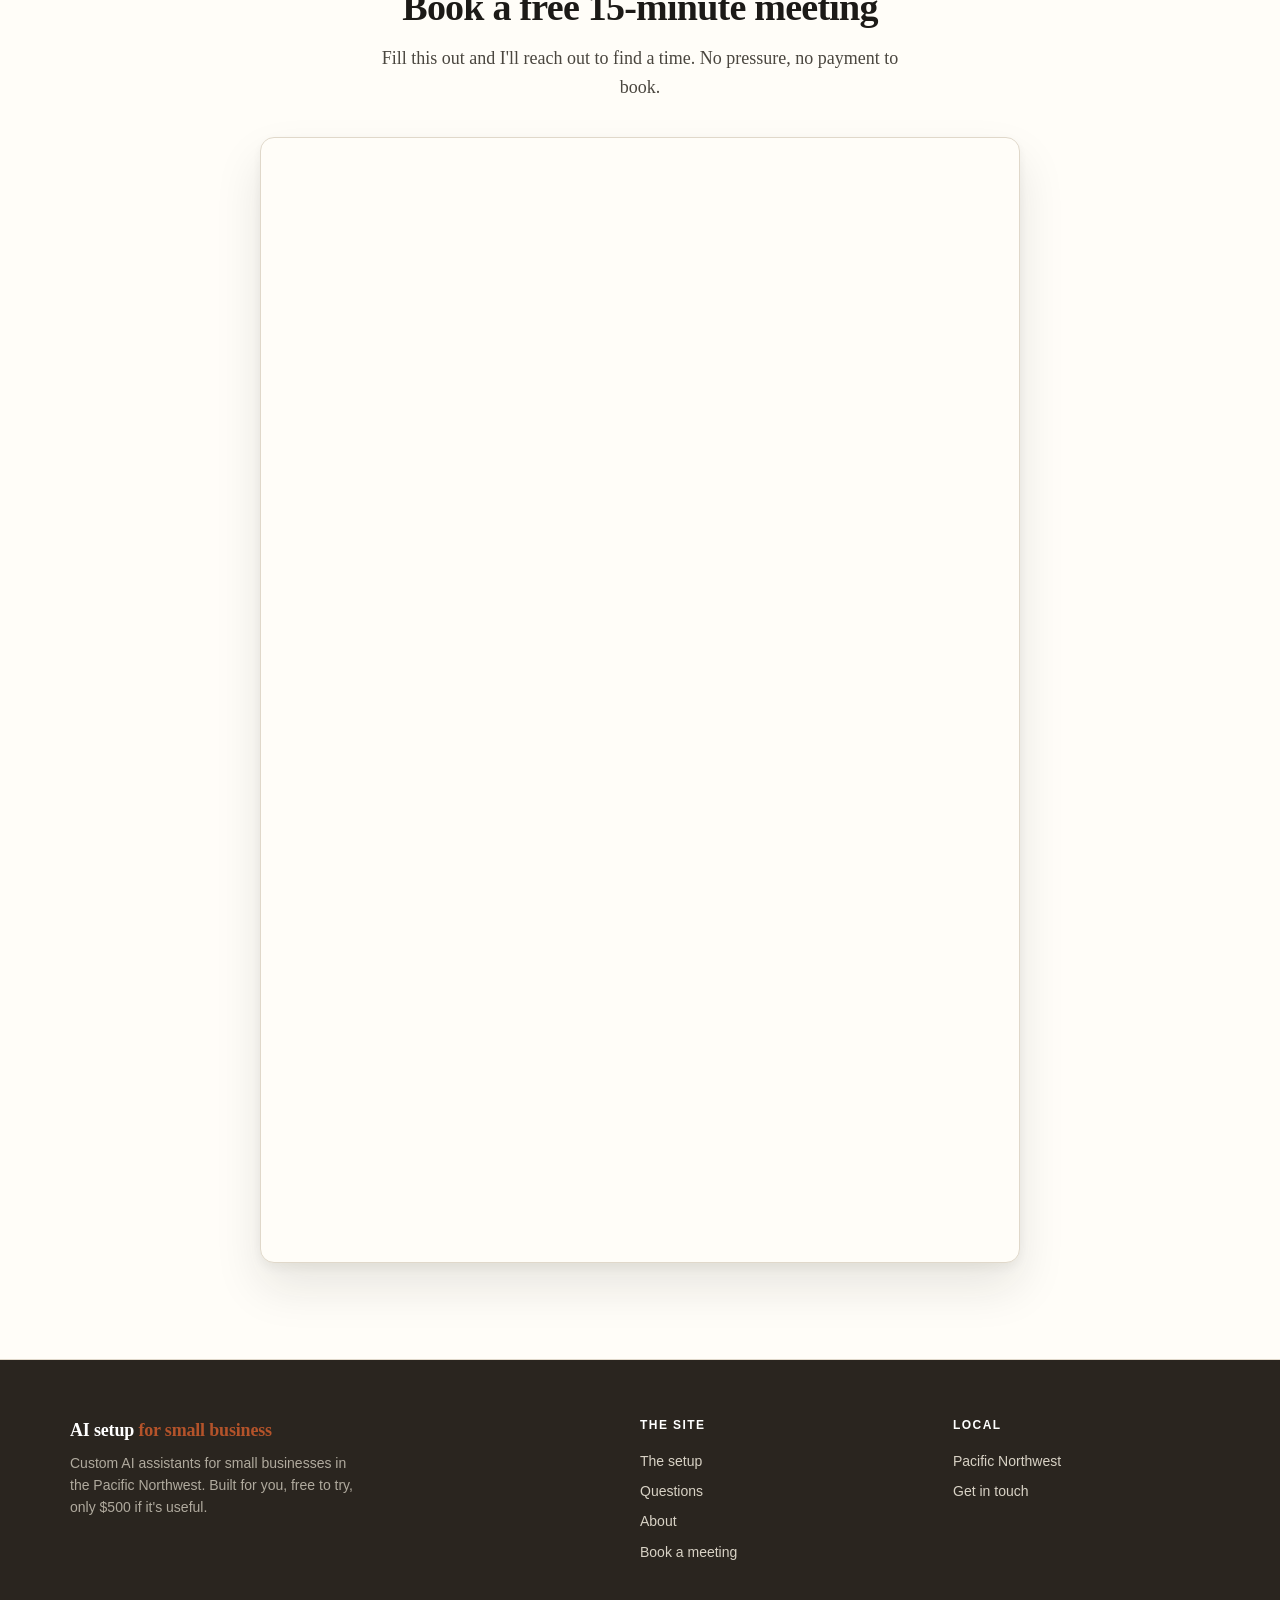
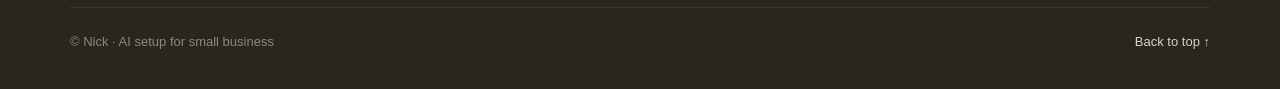
==== commit 1cfc6eb2: "new website design rough draft" ====
--- a/about.html
+++ b/about.html
@@ -2,66 +2,12 @@
 <html lang="en">
 <head>
   <meta charset="UTF-8" />
-  <meta name="viewport" content="width=device-width, initial-scale=1.0" />
-  <title>About &amp; book a meeting</title>
-  <meta name="description" content="Who I am and how to book a free 15-minute meeting to set up AI for your business." />
-  <link rel="stylesheet" href="style.css" />
+  <meta http-equiv="refresh" content="0; url=index.html#about" />
+  <title>About · AI setup for small business</title>
+  <link rel="canonical" href="index.html#about" />
+  <script>window.location.replace("index.html#about");</script>
 </head>
 <body>
-  <nav>
-    <a href="index.html" class="brand">AI setup <span>for small business</span></a>
-    <div class="links">
-      <a href="index.html">The setup</a>
-      <a href="about.html" class="active">About &amp; book</a>
-    </div>
-  </nav>
-
-  <div class="wrap">
-    <header class="hero hero-with-photo">
-      <div class="hero-text">
-        <p class="eyebrow reveal">About</p>
-        <h1 class="reveal">Hi, I'm Nick.</h1>
-      </div>
-      <figure class="headshot reveal">
-        <img class="photo-headshot" src="GUMRheadshot.jpeg" alt="Headshot of Nick" />
-        <figcaption>Nick</figcaption>
-      </figure>
-    </header>
-
-    <section class="about">
-      <!-- EDIT THIS BLURB IN YOUR OWN WORDS -->
-      <p class="reveal">I'm a college student who got into AI early and has spent a lot of time building useful projects with it. I grew up around small businesses in my family, so I know how stretched owners already are. 
-        I started this because these tools are genuinely useful, owners just need someone to tailor them to their business and show them how to use it.</p>
-      <p class="reveal">So I do the whole first step for you. I build a custom assistant that knows your business and sounds like you, install it, and show you how to use it. 
-        It's free to build. If it's useful, it's $500, and if it isn't, you owe me nothing. I'm local to the Pacific Northwest, you can call me, and the risk is entirely on me.</p>
-      <p class="reveal">If that sounds worth 15 minutes, grab a time below and tell me a little about your business.</p>
-      
-      <figure class="presenting reveal">
-        <img class="photo-portrait" src="chinookprez.jpg" alt="Nick presenting at a Gonzaga podium" />
-        <figcaption>Presenting a valuation review at Gonzaga. Same approach I take with owners: show the work, then answer the questions.</figcaption>
-      </figure>
-
-      
-    </section>
-
-    <section>
-      <h2 class="reveal">Book a free 15 minute meeting</h2>
-      <p class="sub reveal">Fill this out and I'll reach out to find a time. No pressure, no payment to book.</p>
-      <div class="form-card reveal">
-        <iframe
-          src="https://docs.google.com/forms/d/e/1FAIpQLSeF22d0FjC_ub2qSV-nw2MmG49-RPKDhjd2xRSEfkcSnp8EvQ/viewform?embedded=true"
-          height="1100"
-          title="Booking form"
-          loading="lazy">Loading…</iframe>
-      </div>
-    </section>
-  </div>
-
-  <footer>
-    <div class="wrap">
-      Local AI setup for small businesses &middot; Pacific Northwest &middot;
-      <a href="index.html">Back to the setup</a>
-    </div>
-  </footer>
+  <p>Redirecting to the <a href="index.html#about">about section</a>…</p>
 </body>
 </html>
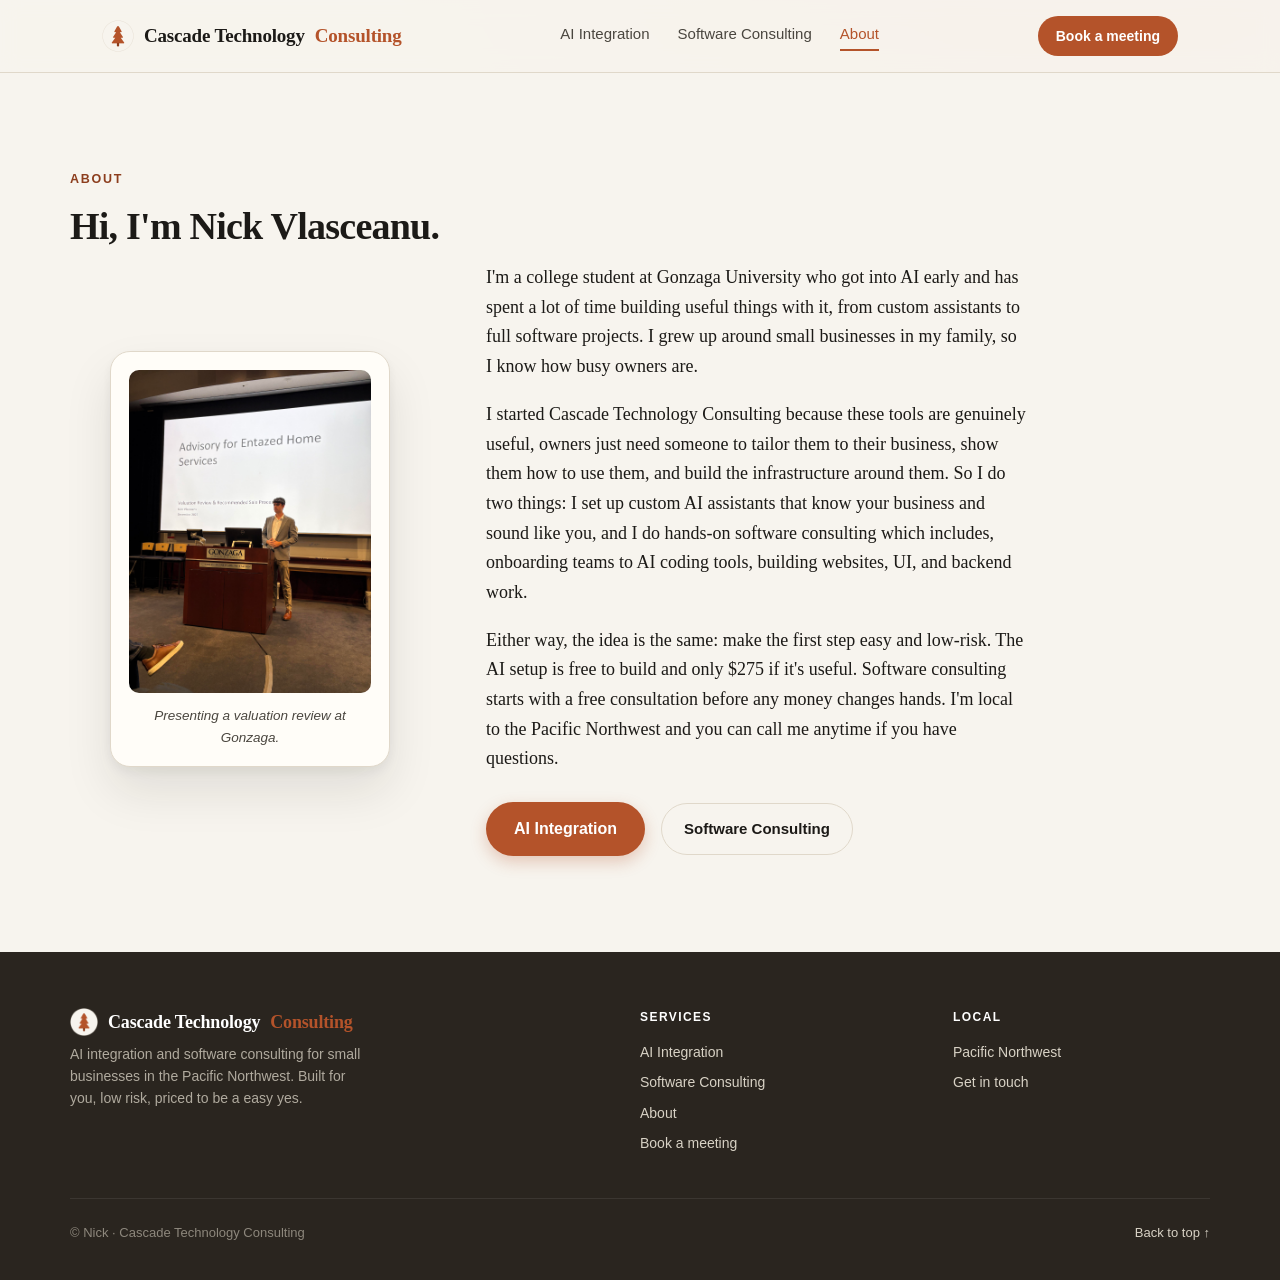
==== commit 8d4def27: "added software consulting page, home page, and existing ai integration page" ====
--- a/about.html
+++ b/about.html
@@ -1,13 +1,89 @@
 <!DOCTYPE html>
 <html lang="en">
 <head>
+  <!-- Google tag (gtag.js) -->
+  <script async src="https://www.googletagmanager.com/gtag/js?id=G-KH6K9C35RV"></script>
+  <script>
+    window.dataLayer = window.dataLayer || [];
+    function gtag(){dataLayer.push(arguments);}
+    gtag('js', new Date());
+
+    gtag('config', 'G-KH6K9C35RV');
+  </script>
   <meta charset="UTF-8" />
-  <meta http-equiv="refresh" content="0; url=index.html#about" />
-  <title>About · AI setup for small business</title>
-  <link rel="canonical" href="index.html#about" />
-  <script>window.location.replace("index.html#about");</script>
+  <meta name="viewport" content="width=device-width, initial-scale=1.0" />
+  <title>About · Cascade Technology Consulting</title>
+  <meta name="description" content="Nick Vlasceanu — a Gonzaga student helping small businesses in the Pacific Northwest with AI integration and software consulting." />
+  <link rel="icon" type="image/png" href="favicon-64.png" />
+  <link rel="stylesheet" href="style.css" />
 </head>
-<body>
-  <p>Redirecting to the <a href="index.html#about">about section</a>…</p>
+<body id="top">
+  <header class="nav">
+    <div class="nav-inner">
+      <a href="index.html" class="brand"><img src="logo-mark-512.png" alt="" class="brand-mark" width="32" height="32" />Cascade Technology <span>Consulting</span></a>
+      <nav class="links">
+        <a href="ai-integration.html">AI Integration</a>
+        <a href="software-consulting.html">Software Consulting</a>
+        <a href="about.html" class="is-current">About</a>
+      </nav>
+      <a href="ai-integration.html#book" class="btn-nav">Book a meeting</a>
+    </div>
+  </header>
+
+  <main>
+    <!-- ABOUT -->
+    <section id="about" class="section section--paper">
+      <div class="section-inner">
+        <p class="eyebrow reveal">About</p>
+        <h2 class="reveal">Hi, I'm Nick Vlasceanu.</h2>
+        <div class="about-grid">
+          <figure class="about-photo reveal">
+            <div class="photo-frame">
+              <img class="photo-portrait" src="chinookprez.jpg" alt="Nick presenting at a Gonzaga podium" />
+              <figcaption>Presenting a valuation review at Gonzaga.</figcaption>
+            </div>
+          </figure>
+          <div class="about-copy reveal">
+            <p>I'm a college student at Gonzaga University who got into AI early and has spent a lot of time building useful things with it, from custom assistants to full software projects. I grew up around small businesses in my family, so I know how busy owners are.</p>
+            <p>I started Cascade Technology Consulting because these tools are genuinely useful, owners just need someone to tailor them to their business, show them how to use them, and build the infrastructure around them. So I do two things: I set up custom AI assistants that know your business and sound like you, and I do hands-on software consulting which includes, onboarding teams to AI coding tools, building websites, UI, and backend work.</p>
+            <p>Either way, the idea is the same: make the first step easy and low-risk. The AI setup is free to build and only $275 if it's useful. Software consulting starts with a free consultation before any money changes hands. I'm local to the Pacific Northwest and you can call me anytime if you have questions.</p>
+            <div class="hero-cta-row" style="margin-top:8px">
+              <a href="ai-integration.html" class="btn">AI Integration</a>
+              <a href="software-consulting.html" class="btn-ghost">Software Consulting</a>
+            </div>
+          </div>
+        </div>
+      </div>
+    </section>
+  </main>
+
+  <footer>
+    <div class="footer-inner">
+      <div>
+        <p class="footer-brand"><img src="logo-mark-512.png" alt="" class="footer-mark" width="28" height="28" />Cascade Technology <span>Consulting</span></p>
+        <p class="footer-blurb">AI integration and software consulting for small businesses in the Pacific Northwest. Built for you, low risk, priced to be a easy yes.</p>
+      </div>
+      <div>
+        <h4>Services</h4>
+        <ul>
+          <li><a href="ai-integration.html">AI Integration</a></li>
+          <li><a href="software-consulting.html">Software Consulting</a></li>
+          <li><a href="about.html">About</a></li>
+          <li><a href="ai-integration.html#book">Book a meeting</a></li>
+        </ul>
+      </div>
+      <div>
+        <h4>Local</h4>
+        <ul>
+          <li>Pacific Northwest</li>
+          <li><a href="ai-integration.html#book">Get in touch</a></li>
+        </ul>
+      </div>
+    </div>
+    <div class="footer-bottom">
+      <span>&copy; Nick &middot; Cascade Technology Consulting</span>
+      <a href="#top">Back to top &uarr;</a>
+    </div>
+  </footer>
 </body>
 </html>
--- a/style.css
+++ b/style.css
@@ -0,0 +1,508 @@
+/* ---- Tokens ---- */
+:root {
+  --ink: #1c1a17;
+  --ink-soft: #4a463f;
+  --ink-faint: #6e6a61;
+  --paper: #f7f4ee;
+  --paper-warm: #efe9df;
+  --paper-deep: #2a251f;
+  --card: #fffdf8;
+  --accent: #b4532a;
+  --accent-deep: #8c3d1d;
+  --accent-soft: #f3dcce;
+  --line: #e0d8ca;
+  --shadow: 0 1px 2px rgba(28,26,23,.04), 0 8px 24px rgba(28,26,23,.06);
+  --shadow-lg: 0 4px 12px rgba(28,26,23,.06), 0 24px 48px rgba(28,26,23,.10);
+  --radius: 14px;
+  --radius-lg: 20px;
+  --wrap-w: 1140px;
+  --gap: 28px;
+  --gap-lg: 56px;
+  --serif: "Iowan Old Style", "Palatino Linotype", Palatino, Georgia, serif;
+  --sans: ui-sans-serif, -apple-system, "Segoe UI", Helvetica, sans-serif;
+}
+
+@font-face { font-display: swap; }
+
+* { box-sizing: border-box; }
+html { scroll-behavior: smooth; scroll-padding-top: 80px; }
+
+body {
+  margin: 0;
+  font-family: var(--serif);
+  color: var(--ink);
+  background: var(--paper);
+  line-height: 1.6;
+  font-size: 18px;
+  -webkit-font-smoothing: antialiased;
+}
+
+body::before {
+  content: "";
+  position: fixed;
+  inset: 0;
+  pointer-events: none;
+  z-index: -1;
+  background:
+    radial-gradient(1200px 700px at 85% -10%, rgba(180,83,42,.08), transparent 60%),
+    radial-gradient(900px 500px at -10% 110%, rgba(140,61,29,.06), transparent 60%);
+}
+
+img { max-width: 100%; }
+
+/* ---- Nav ---- */
+.nav {
+  position: sticky;
+  top: 0;
+  z-index: 50;
+  background: rgba(247,244,238,.85);
+  backdrop-filter: saturate(140%) blur(10px);
+  -webkit-backdrop-filter: saturate(140%) blur(10px);
+  border-bottom: 1px solid var(--line);
+}
+.nav-inner {
+  max-width: var(--wrap-w);
+  margin: 0 auto;
+  padding: 16px 32px;
+  display: flex;
+  align-items: center;
+  justify-content: space-between;
+  gap: 24px;
+}
+.nav .brand {
+  display: inline-flex;
+  align-items: center;
+  gap: 10px;
+  font-weight: 600;
+  letter-spacing: -.01em;
+  font-size: 19px;
+  text-decoration: none;
+  color: var(--ink);
+}
+.nav .brand span { color: var(--accent); }
+.brand-mark {
+  width: 32px;
+  height: 32px;
+  flex: 0 0 auto;
+  display: block;
+}
+.hero-logo {
+  width: 80px;
+  height: 80px;
+  display: block;
+  margin: 0 0 18px;
+}
+.nav .links {
+  display: flex;
+  align-items: center;
+  gap: 28px;
+}
+.nav .links a {
+  text-decoration: none;
+  color: var(--ink-soft);
+  font-size: 15px;
+  font-family: var(--sans);
+  padding-bottom: 3px;
+  border-bottom: 2px solid transparent;
+  transition: color .15s, border-color .15s;
+}
+.nav .links a:hover { color: var(--accent); border-color: var(--accent); }
+.nav .btn-nav {
+  font-family: var(--sans);
+  font-size: 14px;
+  font-weight: 600;
+  background: var(--accent);
+  color: #fff;
+  text-decoration: none;
+  padding: 9px 18px;
+  border-radius: 999px;
+  transition: background .15s, transform .12s;
+}
+.nav .btn-nav:hover { background: var(--accent-deep); transform: translateY(-1px); }
+
+/* ---- Section frame (full-bleed + inner cap) ---- */
+.section {
+  width: 100%;
+  padding: 96px 32px;
+}
+.section--paper { background: var(--paper); }
+.section--warm  { background: var(--paper-warm); }
+.section--card  { background: var(--card); border-top: 1px solid var(--line); border-bottom: 1px solid var(--line); }
+.section-inner {
+  max-width: var(--wrap-w);
+  margin: 0 auto;
+}
+
+/* ---- Typography ---- */
+.eyebrow {
+  font-family: var(--sans);
+  text-transform: uppercase;
+  letter-spacing: .14em;
+  font-size: 12.5px;
+  color: var(--accent-deep);
+  font-weight: 600;
+  margin: 0 0 16px;
+}
+h1, h2, h3 {
+  letter-spacing: -.02em;
+  font-weight: 600;
+  color: var(--ink);
+}
+h1 {
+  font-size: clamp(48px, 6vw, 78px);
+  line-height: 1.05;
+  margin: 0 0 22px;
+}
+h2 {
+  font-size: clamp(28px, 3vw, 38px);
+  line-height: 1.15;
+  margin: 0 0 14px;
+}
+h3 { font-size: 22px; margin: 0 0 8px; }
+.lede {
+  font-size: clamp(18px, 1.5vw, 22px);
+  color: var(--ink-soft);
+  margin: 0 0 28px;
+  max-width: 56ch;
+  line-height: 1.55;
+}
+.sub {
+  color: var(--ink-soft);
+  margin: 0 0 36px;
+  font-size: 18px;
+  max-width: 60ch;
+}
+
+/* ---- Grid utilities ---- */
+.grid-2 {
+  display: grid;
+  grid-template-columns: 1fr 1fr;
+  gap: var(--gap-lg);
+  align-items: start;
+}
+
+/* ---- Hero ---- */
+.hero { min-height: calc(82vh - 64px); display: flex; align-items: center; }
+.hero .grid-2 { width: 100%; align-items: center; }
+.hero .section-inner { width: 100%; }
+.hero-copy { max-width: 100%; }
+.hero-lower { grid-template-columns: 1.4fr 1fr; align-items: center; }
+.hero-copy .lede { margin-bottom: 20px; }
+.hero-cta-row {
+  display: flex;
+  align-items: center;
+  gap: 16px;
+  margin-top: 8px;
+  flex-wrap: wrap;
+}
+.hero-photo { display: flex; justify-content: center; }
+.photo-frame {
+  background: var(--card);
+  border: 1px solid var(--line);
+  border-radius: var(--radius-lg);
+  padding: 22px;
+  box-shadow: var(--shadow-lg);
+  text-align: center;
+}
+.hero-photo .photo-headshot { width: 300px; height: 300px; }
+.hero-photo figcaption {
+  font-family: var(--sans);
+  font-size: 13.5px;
+  color: var(--ink-soft);
+  margin-top: 14px;
+  letter-spacing: .04em;
+}
+
+/* ---- The setup section ---- */
+.setup-list { list-style: none; margin: 0; padding: 0; }
+.setup-list li {
+  position: relative;
+  padding-left: 30px;
+  margin-bottom: 20px;
+  color: var(--ink-soft);
+  font-size: 18px;
+  line-height: 1.55;
+}
+.setup-list li::before {
+  content: "";
+  position: absolute;
+  left: 4px; top: 11px;
+  width: 9px; height: 9px;
+  border-radius: 50%;
+  background: var(--accent);
+}
+.setup-list li b { color: var(--ink); font-weight: 600; }
+
+.price-card {
+  background: var(--paper);
+  border: 1px solid var(--line);
+  border-radius: var(--radius);
+  padding: 28px;
+  box-shadow: var(--shadow);
+  position: sticky;
+  top: 100px;
+}
+.price-tag {
+  font-family: var(--sans);
+  display: inline-block;
+  background: var(--accent-soft);
+  border: 1px solid var(--line);
+  border-radius: 999px;
+  padding: 6px 16px;
+  font-size: 13px;
+  font-weight: 600;
+  color: var(--accent-deep);
+  margin-bottom: 16px;
+  letter-spacing: .02em;
+}
+.price-card h3 { margin-top: 0; }
+.note {
+  font-family: var(--sans);
+  font-size: 14.5px;
+  color: var(--ink-soft);
+  background: var(--paper-warm);
+  border-left: 3px solid var(--accent);
+  border-radius: 0 8px 8px 0;
+  padding: 14px 18px;
+  margin-top: 18px;
+  line-height: 1.5;
+}
+
+/* ---- Q&A grid ---- */
+.qa-grid {
+  display: grid;
+  grid-template-columns: repeat(2, 1fr);
+  gap: 20px;
+}
+.qa-card {
+  background: var(--card);
+  border: 1px solid var(--line);
+  border-radius: var(--radius);
+  padding: 24px 26px;
+  box-shadow: var(--shadow);
+  transition: transform .15s, box-shadow .15s;
+}
+.qa-card:hover { transform: translateY(-3px); box-shadow: var(--shadow-lg); }
+.qa-card .q { font-weight: 600; margin: 0 0 8px; font-size: 18px; color: var(--ink); }
+.qa-card .a { color: var(--ink-soft); margin: 0; font-size: 16px; line-height: 1.55; }
+
+/* ---- Service cards (hub) ---- */
+.service-grid {
+  display: grid;
+  grid-template-columns: repeat(2, 1fr);
+  gap: 24px;
+}
+.service-card {
+  display: flex;
+  flex-direction: column;
+  align-items: flex-start;
+  background: var(--paper);
+  border: 1px solid var(--line);
+  border-radius: var(--radius);
+  padding: 30px 30px 28px;
+  box-shadow: var(--shadow);
+  transition: transform .15s, box-shadow .15s;
+}
+.service-card:hover { transform: translateY(-3px); box-shadow: var(--shadow-lg); }
+.service-card h3 { margin: 0 0 10px; font-size: 24px; }
+.service-card p {
+  color: var(--ink-soft);
+  margin: 0 0 22px;
+  font-size: 16.5px;
+  line-height: 1.6;
+}
+.service-card .btn-ghost { margin-top: auto; }
+
+/* ---- Active nav link ---- */
+.nav .links a.is-current { color: var(--accent); border-color: var(--accent); }
+
+/* ---- About section ---- */
+.about-grid {
+  display: grid;
+  grid-template-columns: 360px 1fr;
+  gap: var(--gap-lg);
+  align-items: center;
+}
+.about-photo .photo-frame { padding: 18px; }
+.about-photo .photo-portrait { width: 100%; display: block; }
+.about-photo figcaption {
+  font-family: var(--sans);
+  font-size: 13.5px;
+  color: var(--ink-soft);
+  margin-top: 12px;
+  text-align: center;
+  font-style: italic;
+}
+.about-copy p {
+  margin: 0 0 18px;
+  font-size: 18px;
+  line-height: 1.65;
+  color: var(--ink);
+  max-width: 60ch;
+}
+.about-copy p:last-of-type { margin-bottom: 28px; }
+
+/* ---- Photo image rules (shared) ---- */
+.photo-headshot {
+  width: 200px;
+  height: 200px;
+  border-radius: 50%;
+  object-fit: cover;
+  display: block;
+  margin: 0 auto;
+  image-orientation: from-image;
+}
+.photo-portrait {
+  width: 100%;
+  aspect-ratio: 3 / 4;
+  object-fit: cover;
+  display: block;
+  border-radius: 10px;
+  image-orientation: from-image;
+}
+
+/* ---- Book / form ---- */
+.book-inner { text-align: center; }
+.book-inner .sub { margin-left: auto; margin-right: auto; }
+.form-card {
+  background: var(--card);
+  border: 1px solid var(--line);
+  border-radius: var(--radius);
+  padding: 12px;
+  box-shadow: var(--shadow-lg);
+  max-width: var(--wrap-w);
+  margin: 24px auto 0;
+}
+.form-card iframe { width: 100%; border: 0; display: block; border-radius: 8px; }
+
+/* ---- Buttons ---- */
+.btn {
+  display: inline-block;
+  background: var(--accent);
+  color: #fff;
+  text-decoration: none;
+  font-family: var(--sans);
+  font-weight: 600;
+  font-size: 16px;
+  padding: 14px 28px;
+  border-radius: 999px;
+  box-shadow: 0 6px 16px rgba(180,83,42,.28);
+  transition: transform .12s, background .15s, box-shadow .15s;
+  border: 0;
+  cursor: pointer;
+}
+.btn:hover { background: var(--accent-deep); transform: translateY(-1px); box-shadow: 0 9px 22px rgba(180,83,42,.34); }
+.btn:active { transform: translateY(0); }
+
+.btn-ghost {
+  display: inline-block;
+  background: transparent;
+  color: var(--ink);
+  text-decoration: none;
+  font-family: var(--sans);
+  font-weight: 600;
+  font-size: 15px;
+  padding: 13px 22px;
+  border-radius: 999px;
+  border: 1px solid var(--line);
+  transition: background .15s, border-color .15s, color .15s;
+}
+.btn-ghost:hover {
+  background: var(--paper-warm);
+  border-color: var(--accent);
+  color: var(--accent-deep);
+}
+
+/* ---- Footer ---- */
+footer {
+  background: var(--paper-deep);
+  color: #d8d2c5;
+  padding: 56px 32px 36px;
+  font-family: var(--sans);
+  font-size: 14px;
+}
+footer .footer-inner {
+  max-width: var(--wrap-w);
+  margin: 0 auto;
+  display: grid;
+  grid-template-columns: 2fr 1fr 1fr;
+  gap: var(--gap-lg);
+  align-items: start;
+}
+footer .footer-brand {
+  display: flex;
+  align-items: center;
+  gap: 10px;
+  font-family: var(--serif);
+  font-size: 18px;
+  color: #fff;
+  font-weight: 600;
+  margin: 0 0 8px;
+  letter-spacing: -.01em;
+}
+footer .footer-brand span { color: var(--accent); }
+.footer-mark {
+  width: 28px;
+  height: 28px;
+  flex: 0 0 auto;
+  display: block;
+}
+footer .footer-blurb {
+  color: #b0aa9e;
+  font-size: 14px;
+  max-width: 38ch;
+  line-height: 1.55;
+  margin: 0;
+}
+footer h4 {
+  font-size: 12px;
+  text-transform: uppercase;
+  letter-spacing: .12em;
+  color: #fff;
+  margin: 0 0 14px;
+  font-weight: 600;
+}
+footer ul { margin: 0; padding: 0; list-style: none; }
+footer li { margin-bottom: 8px; }
+footer a {
+  color: #d8d2c5;
+  text-decoration: none;
+  transition: color .15s;
+}
+footer a:hover { color: var(--accent); }
+footer .footer-bottom {
+  max-width: var(--wrap-w);
+  margin: 36px auto 0;
+  padding-top: 24px;
+  border-top: 1px solid rgba(255,255,255,.08);
+  display: flex;
+  justify-content: space-between;
+  align-items: center;
+  color: #8d877c;
+  font-size: 13px;
+}
+
+/* ---- Load animation ---- */
+.reveal { opacity: 0; transform: translateY(10px); animation: rise .6s ease forwards; }
+.reveal:nth-child(2) { animation-delay: .07s; }
+.reveal:nth-child(3) { animation-delay: .14s; }
+.reveal:nth-child(4) { animation-delay: .21s; }
+@keyframes rise { to { opacity: 1; transform: none; } }
+@media (prefers-reduced-motion: reduce) { .reveal { animation: none; opacity: 1; transform: none; } }
+
+/* ---- Mobile collapse ---- */
+@media (max-width: 860px) {
+  .section { padding: 56px 22px; }
+  .nav-inner { padding: 14px 22px; gap: 12px; }
+  .nav .links { display: none; }
+  .grid-2, .qa-grid, .about-grid, .service-grid {
+    grid-template-columns: 1fr;
+    gap: 32px;
+  }
+  .price-card { position: static; }
+  .hero { min-height: auto; padding-top: 24px; }
+  .hero-photo .photo-headshot { width: 200px; height: 200px; }
+  .about-photo { max-width: 320px; margin: 0 auto; }
+  footer .footer-inner { grid-template-columns: 1fr; gap: 32px; }
+  footer .footer-bottom { flex-direction: column; gap: 12px; text-align: center; }
+}
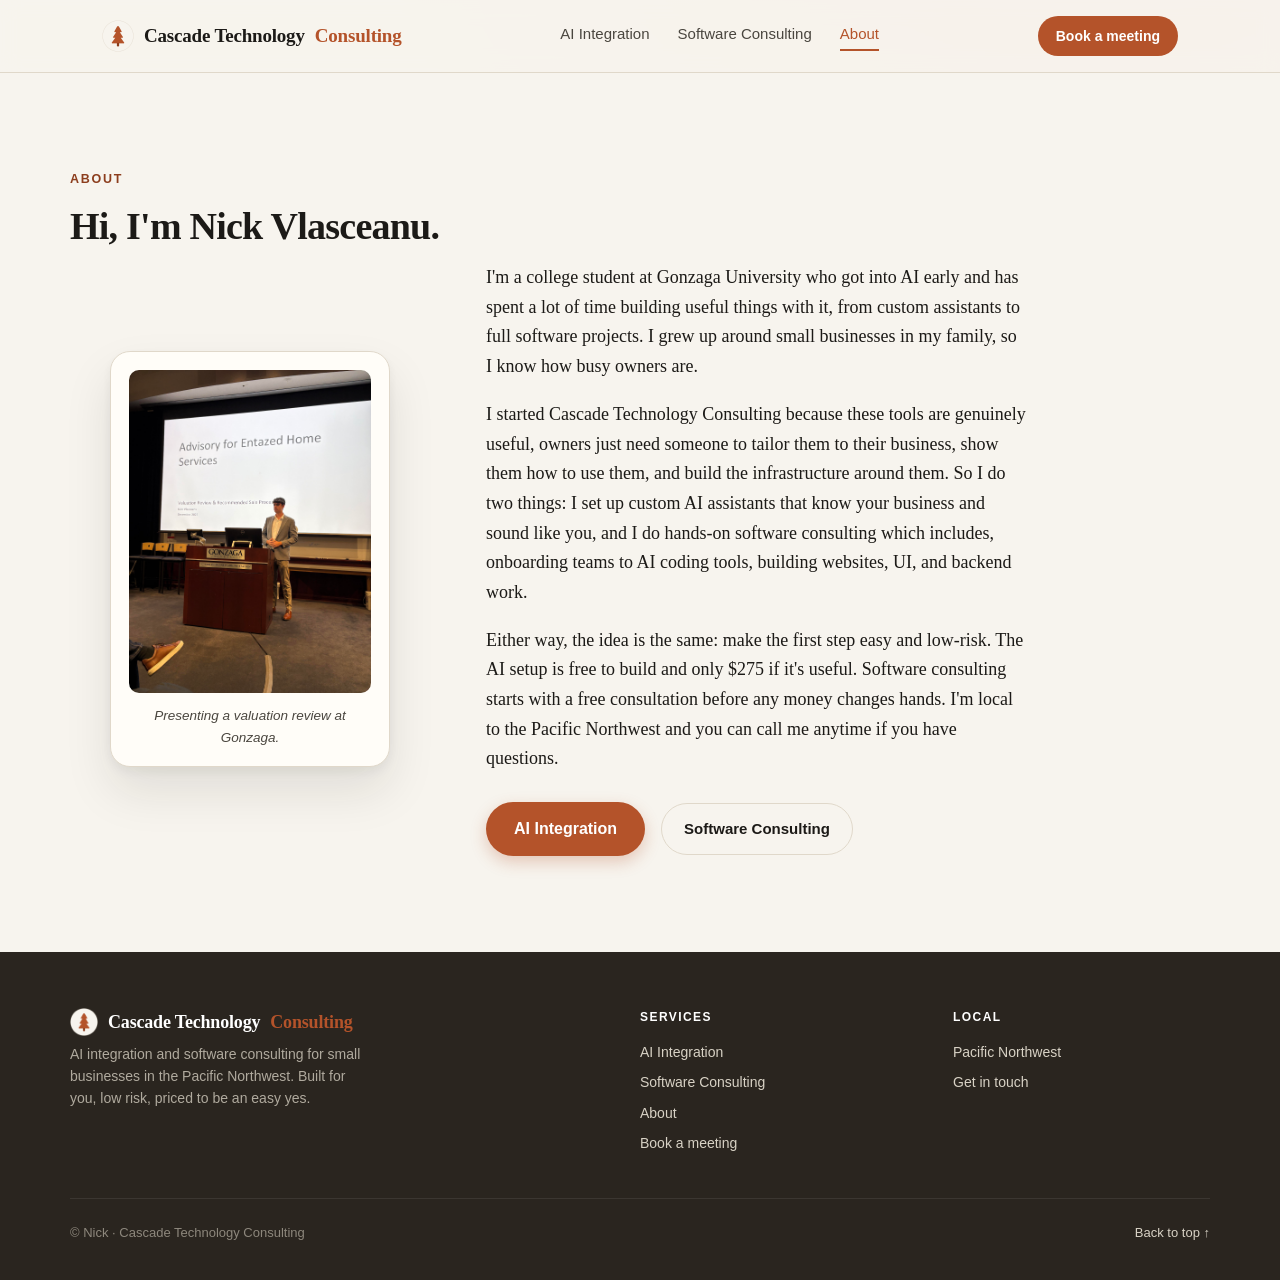
==== commit 67cf28e6: "quick typo fix" ====
--- a/about.html
+++ b/about.html
@@ -61,7 +61,7 @@
     <div class="footer-inner">
       <div>
         <p class="footer-brand"><img src="logo-mark-512.png" alt="" class="footer-mark" width="28" height="28" />Cascade Technology <span>Consulting</span></p>
-        <p class="footer-blurb">AI integration and software consulting for small businesses in the Pacific Northwest. Built for you, low risk, priced to be a easy yes.</p>
+        <p class="footer-blurb">AI integration and software consulting for small businesses in the Pacific Northwest. Built for you, low risk, priced to be an easy yes.</p>
       </div>
       <div>
         <h4>Services</h4>
